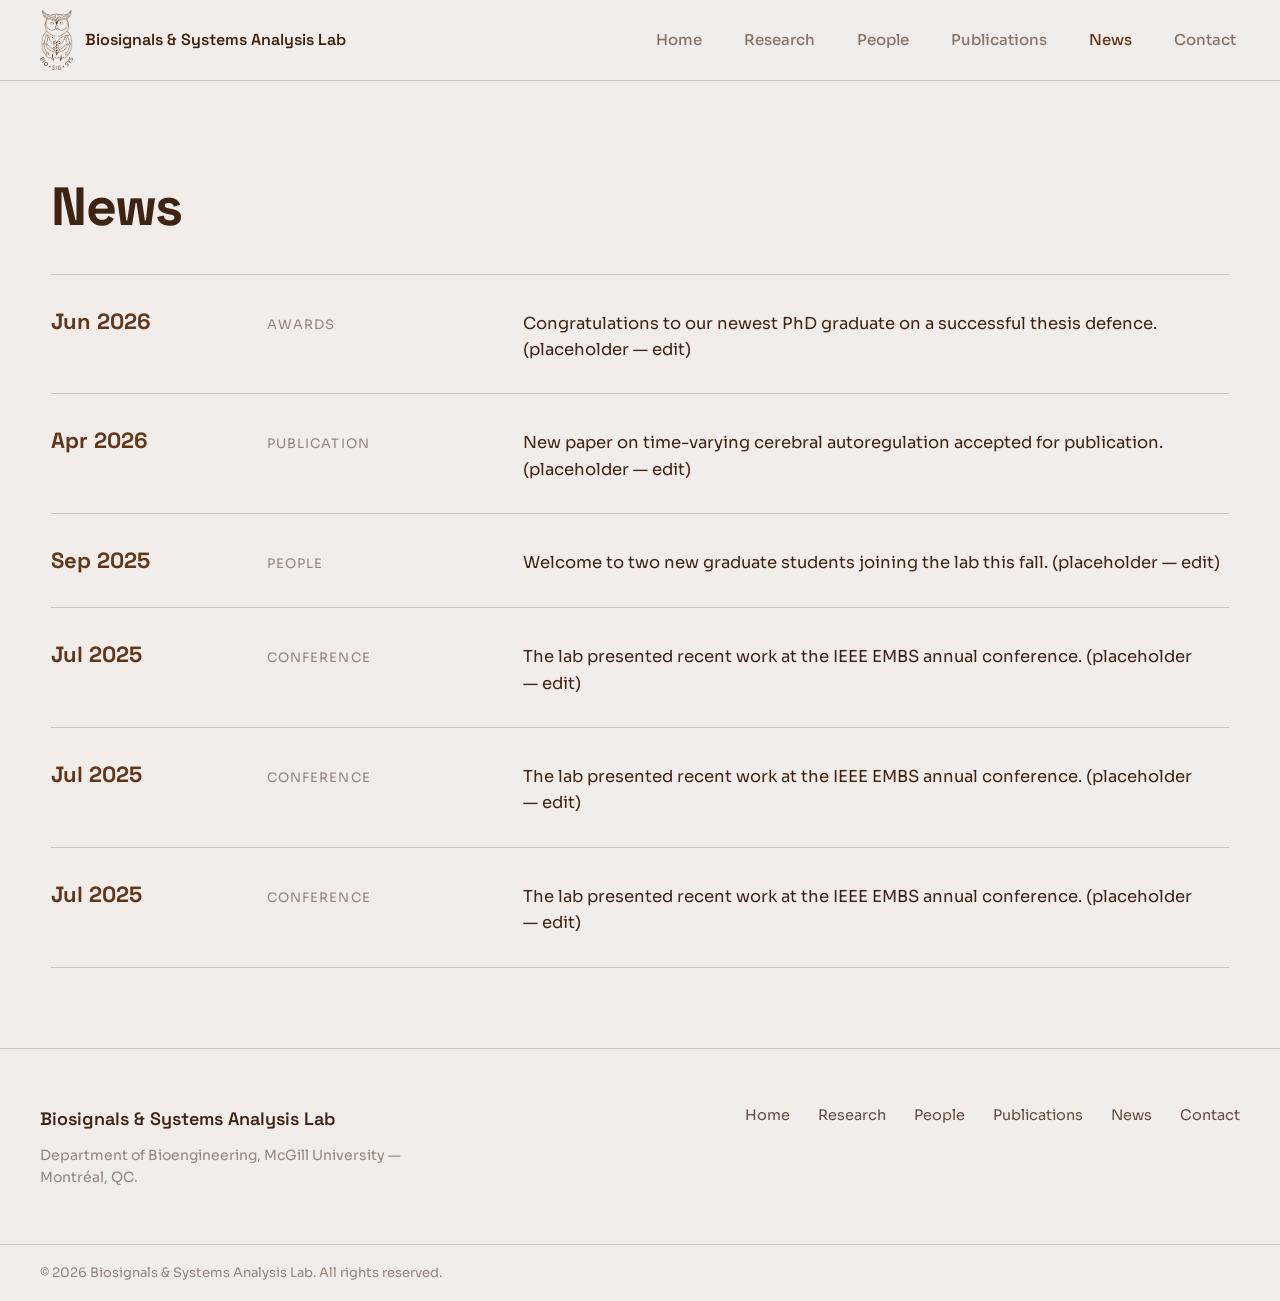
==== news.html @ b4ca7d0b "jsons created to make future editing easier, styles updated, and folder added for research subpages" ====
<!DOCTYPE html>
<html lang="en">
<head>
<meta charset="utf-8">
<meta name="viewport" content="width=device-width, initial-scale=1">
<title>News — Biosignals & Systems Analysis Lab</title>
<meta name="description" content="Latest news and milestones from the Biosignals & Systems Analysis Lab.">
<link rel="preconnect" href="https://fonts.googleapis.com">
<link rel="preconnect" href="https://fonts.gstatic.com" crossorigin>
<link href="https://fonts.googleapis.com/css2?family=Space+Grotesk:wght@400;500;600;700&family=Sora:wght@300;400;500;600&display=swap" rel="stylesheet">
<link rel="stylesheet" href="css/styles.css">
</head>
<body><header class="site-header">
  <div class="container header-inner">
    <a href="index.html" class="brand">
      <img src="images/owl-logo.png" alt="Biosignals & Systems Analysis Lab logo" class="brand-logo">
      <span class="brand-name">Biosignals &amp; Systems Analysis Lab</span>
    </a>
    <button class="nav-toggle" aria-label="Toggle navigation" aria-expanded="false"><span></span><span></span><span></span></button>
    <nav class="nav">
        <a href="index.html" class="nav-link">Home</a>
        <div class="nav-item">
          <a href="research.html" class="nav-link">Research</a>
          <div class="nav-dropdown">
            <div class="nav-dropdown-label">Current Projects</div>
            <a href="research/long-covid.html" class="nav-dropdown-link">Long COVID</a>
            <a href="research/dfc.html" class="nav-dropdown-link">Dynamic Functional Connectivity</a>
            <div class="nav-dropdown-label">Past Projects</div>
          </div>
        </div>
        <a href="people.html" class="nav-link">People</a>
        <a href="publications.html" class="nav-link">Publications</a>
        <a href="news.html" class="nav-link is-active" aria-current="page">News</a>
        <a href="contact.html" class="nav-link">Contact</a>
    </nav>
  </div>
</header>

<main class="section container">
  <h1 class="page-title mb-md">News</h1>
    <div class="row-list" id="news-list">
      <div class="rule"></div>
    </div>
</main>
<footer class="site-footer">
  <div class="container footer-inner">
    <div class="footer-about">
      <div class="footer-title">Biosignals &amp; Systems Analysis Lab</div>
      <p>Department of Bioengineering, McGill University — Montréal, QC.</p>
    </div>
    <nav class="footer-nav">
      <a href="index.html">Home</a><a href="research.html">Research</a><a href="people.html">People</a><a href="publications.html">Publications</a><a href="news.html">News</a><a href="contact.html">Contact</a>
    </nav>
  </div>
  <div class="footer-bar"><div class="container">© 2026 Biosignals &amp; Systems Analysis Lab. All rights reserved.</div></div>
</footer>
<script src="js/script.js"></script>
</body>
</html>
---- css/styles.css ----
/* ===== Biosignals & Systems Analysis Lab — central stylesheet ===== */
:root{
  --bg:#F2EDE9; --ink:#3D2415; --muted:rgba(61,36,21,.80); --faint:rgba(61,36,21,.52);
  --line:rgba(71,41,21,.20); --line-strong:rgba(71,41,21,.34);
  --purple:#60371B; --purple-ink:#F5EFE8; --blue:#7A4A1E;
  --head:'Space Grotesk',system-ui,sans-serif; --body:'Sora',system-ui,sans-serif;
  --spring:linear(0,0.14 4%,0.94 17%,1.12 24% 30%,1.02 43%,0.99 51%,1 77%,1);
  --maxw:100vw%;
  --gutter:clamp(40px,4vw,120px);
}

*{box-sizing:border-box;}
html{scroll-behavior:smooth;}
body{margin:0;background:var(--bg);color:var(--ink);font-family:var(--body);font-size:16px;line-height:1.5;-webkit-font-smoothing:antialiased;}
img{max-width:100%;display:block;}
p{text-wrap:pretty;}
a{color:var(--blue);text-decoration:none;transition:color .2s;}
a:hover{color:color-mix(in oklab,var(--blue),white 22%);}
h1,h2,h3{font-family:var(--head);letter-spacing:-0.01em;}
.container{max-width:var(--maxw);margin:0 auto;padding:0 40px;}
.section{padding:100px 40px 40px;}
.section.container{padding-left:var(--gutter);padding-right:var(--gutter);}
.faint-note{color:var(--faint);}
.kicker{font-family:var(--body);font-size:15px;color:var(--faint);margin-bottom:20px;}
.kicker.accent{color:var(--purple);}
.rule{border-top:1px solid var(--line);}

.site-header{position:sticky;top:0;z-index:60;background:color-mix(in oklab,var(--bg),transparent 8%);backdrop-filter:blur(10px);border-bottom:1px solid var(--line);}
.header-inner{height:80px;display:flex;align-items:center;justify-content:space-between;}
.brand{display:flex;align-items:center;gap:12px;color:var(--ink);}
.brand-logo{height:60px;width:auto;}
.brand-name{font-family:var(--head);font-weight:600;font-size:16px;}
.nav{display:flex;align-items:center;gap:34px;}
.nav-link{font-family:var(--body);font-size:15px;font-weight:500;color:rgba(61,36,21,.6);padding:8px 4px;transition:color .2s;}
.nav-link:hover{color:var(--ink);}
.nav-link.is-active{color:var(--purple);}
.nav-toggle{display:none;flex-direction:column;gap:5px;background:none;border:0;cursor:pointer;padding:8px;}
.nav-toggle span{width:24px;height:2px;background:var(--ink);display:block;}

.nav-item{position:relative;}
.nav-dropdown{position:absolute;top:100%;left:0;min-width:200px;background:var(--bg);border:1px solid var(--line);padding:8px;opacity:0;visibility:hidden;transform:translateY(-6px);transition:opacity .2s,transform .2s,visibility .2s;}
.nav-item:hover .nav-dropdown,.nav-item:focus-within .nav-dropdown{opacity:1;visibility:visible;transform:translateY(0);}
.nav-dropdown-link{display:block;padding:10px 12px;border-radius:8px;font-size:12px;font-weight:500;color:var(--ink);transition:background .2s;}
.nav-dropdown-link:hover{background:rgba(71,41,21,.06);}
.nav-dropdown-label{padding:10px 12px 4px;font-size:11px;font-weight:600;text-transform:uppercase;letter-spacing:.06em;color:var(--faint);}

.hero{text-align:center;padding:110px 32px 96px;max-width:100%;margin:0 auto;}
.hero-title{margin:0;font-weight:700;font-size:clamp(38px,4.5vw,60px);line-height:1.02;letter-spacing:-0.03em;text-wrap:balance;}
.hero-sub{margin:28px auto 0;font-size:18px;color:var(--muted);max-width:52ch;}

.image-strip{display:grid;grid-template-columns:repeat(3,1fr);gap:8px;padding:0 var(--gutter);}
.strip-cell{height:400px;}

.section-title{margin:0;font-weight:700;font-size:clamp(24px,2.6vw,32px);letter-spacing:-0.02em;}
.sub-h2{margin:40px 0 40px;font-size:26px;}
.page-title{margin:0;font-weight:700;font-size:clamp(36px,4.2vw,56px);line-height:.98;letter-spacing:-0.03em;}
.page-lede{margin:32px 0 40px;font-size:19px;line-height:1.65;color:var(--muted);max-width:60ch;}
.lede{margin:0;font-size:19px;line-height:1.7;color:var(--ink);}

.mb-lg{margin-bottom:80px;}
.mb-md{margin-bottom:40px;}
.mt-xl{margin-top:88px;}

.about-grid{display:grid;grid-template-columns:1fr 1fr;gap:64px;}
.about-copy{max-width:560px;}
.about-photo{position:relative;overflow:hidden;}
.about-photo img{position:absolute;inset:0;width:100%;height:100%;object-fit:cover;}

.pill{display:inline-block;padding:15px 34px;border-radius:999px;background:var(--purple);color:var(--purple-ink);font-family:var(--body);font-weight:600;font-size:15px;border:0;cursor:pointer;transition:transform .5s var(--spring),background .3s;}
.pill:hover{transform:translateY(-3px);background:color-mix(in oklab,var(--purple),white 12%);color:var(--purple-ink);}
.ghost{display:inline-block;padding:15px 32px;border-radius:999px;border:1px solid var(--line-strong);color:var(--ink);font-family:var(--body);font-weight:600;font-size:15px;transition:border-color .3s,background .3s;}
.ghost:hover{border-color:var(--ink);background:rgba(71,41,21,.05);}
.btn-row{display:flex;gap:14px;margin-top:28px;flex-wrap:wrap;}
.about-copy .pill{margin-top:32px;}

.row-list{display:flex;flex-direction:column;}
.row{display:grid;grid-template-columns:400px 1fr auto;gap:36px;align-items:baseline;padding:32px 0;border-top:1px solid var(--line);color:var(--ink);transition:background .3s,padding-left .35s var(--spring);}
.row:hover{background:rgba(71,41,21,.03);padding-left:12px;}
.row-title{margin:0;font-family:var(--head);font-weight:500;font-size:19px;letter-spacing:-0.01em;}
.row-desc{margin:0;font-size:15px;line-height:1.6;color:var(--muted);}
.row-arrow{color:var(--purple);font-size:20px;justify-self:end;transition:transform .35s var(--spring);padding-right:10px;}
.row:hover .row-arrow{transform:translateX(8px);}
.news-head{display:flex;align-items:flex-end;justify-content:space-between;gap:24px;flex-wrap:wrap;margin-bottom:40px;}
.news-row{display:grid;grid-template-columns:180px 220px 1fr;gap:36px;align-items:baseline;padding:30px 0;border-top:1px solid var(--line);}
.news-date{font-family:var(--head);font-weight:700;font-size:22px;color:var(--purple);}
.news-tag{font-size:13px;letter-spacing:.08em;text-transform:uppercase;color:var(--faint);}
.news-text{margin:0;font-size:16.5px;line-height:1.6;color:var(--ink);}

.project-grid{display:grid;grid-template-columns:repeat(2,1fr);gap:56px 44px;}
.project-fig{height:300px;margin-bottom:22px;}
.project-title{margin:0 0 10px;font-weight:600;font-size:21px;}
.project-desc{margin:0;font-size:15.5px;line-height:1.62;color:var(--muted);}

.feature-grid{display:grid;grid-template-columns:repeat(4,1fr);gap:24px;}
.feature-title{margin:0 0 10px;font-weight:600;font-size:18px;}
.feature-desc{margin:0;font-size:15px;line-height:1.6;color:var(--muted);}

.director{display:grid;grid-template-columns:340px 1fr;gap:56px;align-items:start;padding-bottom:64px;border-bottom:1px solid var(--line);}
.director-photo{width:340px;height:400px;}
.director-name{margin:0;font-weight:700;font-size:30px;letter-spacing:-0.02em;}
.director-role{font-size:16px;color:var(--muted);margin:10px 0 22px;}
.director-bio{margin:0;font-size:17px;line-height:1.72;color:var(--muted);max-width:640px;}
.member-list{display:flex;flex-direction:column;}
.member-row{display:grid;grid-template-columns:240px 1fr;gap:40px;align-items:center;padding:32px 0;border-top:1px solid var(--line);}
.member-photo{width:240px;height:240px;}
.member-name{margin:0;font-weight:600;font-size:22px;}
.member-role{font-size:14px;color:var(--purple);margin:7px 0 12px;}
.member-interest{margin:0;font-size:15.5px;line-height:1.62;color:var(--muted);max-width:640px;}
.alumni-list{display:flex;flex-direction:column;}
.alumni-row{display:grid;grid-template-columns:1fr auto;gap:20px;align-items:baseline;padding:18px 0;border-top:1px solid var(--line);font-size:17px;color:var(--ink);}

.pub-list{display:flex;flex-direction:column;}
.pub-row{display:grid;grid-template-columns:120px 1fr;gap:36px;align-items:baseline;padding:26px 0;border-top:1px solid var(--line);}
.pub-year{font-family:var(--head);font-weight:600;font-size:20px;color:var(--purple);}
.pub-cite{font-size:16px;line-height:1.62;color:var(--muted);max-width:88ch;}
.pub-title{color:var(--ink);font-weight:500;}
.pub-venue{font-style:italic;}

.contact-topline{border-top:2px solid var(--blue);}
.contact-hero{text-align:center;padding:88px 32px 72px;}
.contact-title{font-size:clamp(40px,5vw,66px);line-height:1;}
.contact-grid{display:grid;grid-template-columns:1fr 1fr;gap:64px;align-items:start;padding-top:0;}
.contact-h2{font-weight:600;font-size:27px;margin-bottom:24px;}
.contact-lede{margin:0 0 36px;max-width:46ch;font-size:17px;}
.contact-form{display:grid;gap:16px;max-width:460px;}
.form-two{display:grid;grid-template-columns:1fr 1fr;gap:16px;}
.field{width:100%;padding:15px 20px;border-radius:999px;border:1px solid var(--line-strong);background:transparent;color:var(--ink);font-family:var(--body);font-size:15px;outline:none;transition:border-color .25s;}
.field:focus{border-color:var(--purple);}
.field::placeholder{color:var(--faint);}
.field-area{border-radius:22px;min-height:130px;resize:vertical;}
.contact-form .pill{justify-self:start;}
.contact-fields{margin-top:48px;display:grid;gap:22px;}
.field-label{font-size:13px;color:var(--faint);margin-bottom:5px;}
.field-value{font-size:16px;line-height:1.55;color:var(--muted);}
.contact-photo{height:560px;}

.img-slot{position:relative;background:rgba(71,41,21,.06);border:1px solid var(--line);overflow:hidden;min-height:120px;}
.img-slot::after{content:attr(data-label);position:absolute;inset:0;display:flex;align-items:center;justify-content:center;font-family:var(--body);font-size:13px;color:var(--faint);text-align:center;padding:12px;}
.img-slot img{position:absolute;inset:0;width:100%;height:100%;object-fit:cover;}

.site-footer{border-top:1px solid var(--line);margin-top:40px;}
.footer-inner{padding:56px 40px;display:flex;justify-content:space-between;gap:40px;flex-wrap:wrap;max-width:var(--maxw);margin:0 auto;}
.footer-title{font-family:var(--head);font-weight:600;font-size:18px;margin-bottom:12px;}
.footer-about p{margin:0;font-size:14px;line-height:1.6;color:var(--faint);max-width:38ch;}
.footer-nav{display:flex;gap:28px;font-size:14.5px;flex-wrap:wrap;}
.footer-nav a{color:var(--muted);}
.footer-nav a:hover{color:var(--ink);}
.footer-bar{border-top:1px solid var(--line);}
.footer-bar .container{padding-top:18px;padding-bottom:18px;font-size:13px;color:var(--faint);}

@keyframes revealUp{from{opacity:0;transform:translateY(28px);}to{opacity:1;transform:none;}}
@media (prefers-reduced-motion:no-preference){@supports (animation-timeline:view()){
  .reveal{animation:revealUp linear both;animation-timeline:view();animation-range:entry 0% cover 16%;}
}}
@media (prefers-reduced-motion:reduce){*{animation:none!important;transition:none!important;}}

@media (max-width:900px){
  .about-grid,.project-grid,.contact-grid,.director,.member-row{grid-template-columns:1fr;}
  .feature-grid{grid-template-columns:repeat(2,1fr);}
  .director-photo,.member-photo{width:100%;height:340px;}
  .row{grid-template-columns:1fr 40px;}
  .row-desc{display:none;}
  .news-row{grid-template-columns:120px 1fr;}
  .news-tag{display:none;}
  .pub-row{grid-template-columns:70px 1fr;gap:20px;}
  .nav{position:absolute;top:80px;left:0;right:0;background:var(--bg);flex-direction:column;gap:0;padding:8px 40px 20px;display:none;border-bottom:1px solid var(--line);}
  .nav.open{display:flex;}
  .nav-link{padding:14px 0;border-bottom:1px solid var(--line);width:100%;}
  .nav-toggle{display:flex;}
  .nav-item{width:100%;}
  .nav-dropdown{position:static;opacity:1;visibility:visible;transform:none;border:0;padding:0 0 4px 16px;}
  .nav-dropdown-link{padding:10px 0;}
}
@media (max-width:560px){
  .image-strip{grid-template-columns:1fr;}
  .container,.section{padding-left:20px;padding-right:20px;}
  .form-two{grid-template-columns:1fr;}
  .feature-grid{grid-template-columns:1fr;}
}
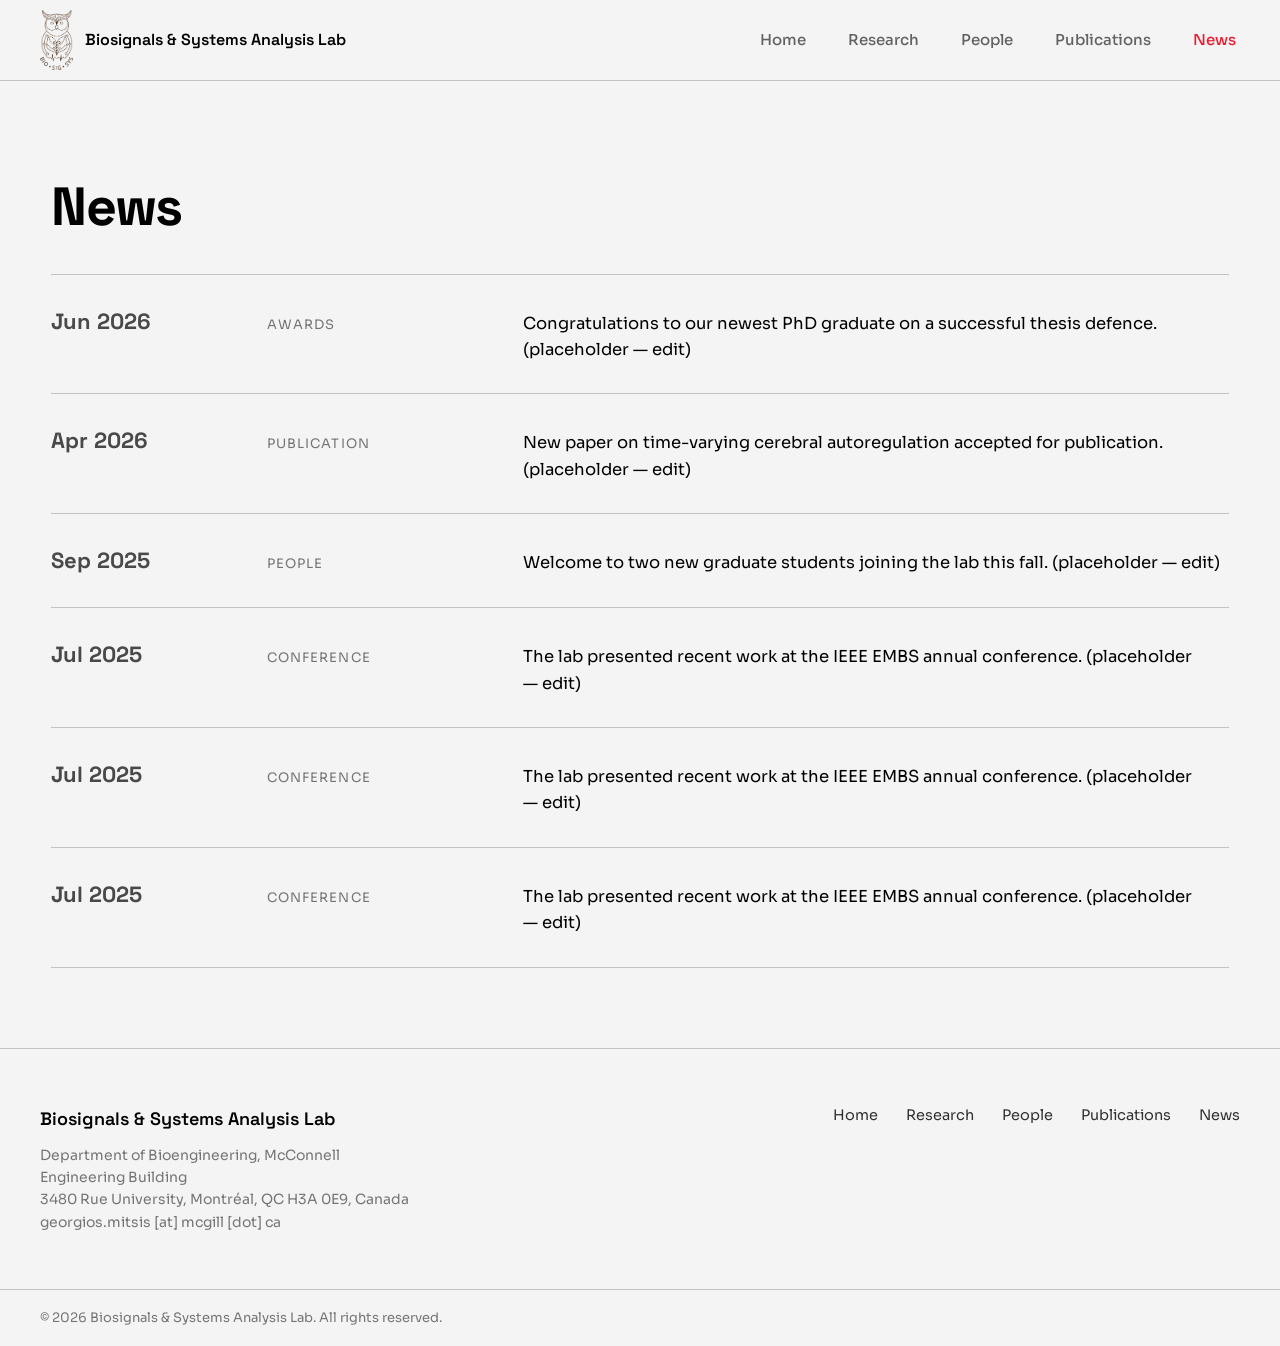
==== commit da345394: "update navigation, remove contact page as is redundant and unnecessary given we don't want a submit " ====
--- a/news.html
+++ b/news.html
@@ -9,6 +9,7 @@
 <link rel="preconnect" href="https://fonts.gstatic.com" crossorigin>
 <link href="https://fonts.googleapis.com/css2?family=Space+Grotesk:wght@400;500;600;700&family=Sora:wght@300;400;500;600&display=swap" rel="stylesheet">
 <link rel="stylesheet" href="css/styles.css">
+<link rel="icon" href="images/owl-logo.png" type="image/png">
 </head>
 <body><header class="site-header">
   <div class="container header-inner">
@@ -31,7 +32,6 @@
         <a href="people.html" class="nav-link">People</a>
         <a href="publications.html" class="nav-link">Publications</a>
         <a href="news.html" class="nav-link is-active" aria-current="page">News</a>
-        <a href="contact.html" class="nav-link">Contact</a>
     </nav>
   </div>
 </header>
@@ -46,10 +46,10 @@
   <div class="container footer-inner">
     <div class="footer-about">
       <div class="footer-title">Biosignals &amp; Systems Analysis Lab</div>
-      <p>Department of Bioengineering, McGill University — Montréal, QC.</p>
+      <p>Department of Bioengineering, McConnell Engineering Building<br>3480 Rue University, Montréal, QC H3A 0E9, Canada<br>georgios.mitsis [at] mcgill [dot] ca</p>
     </div>
     <nav class="footer-nav">
-      <a href="index.html">Home</a><a href="research.html">Research</a><a href="people.html">People</a><a href="publications.html">Publications</a><a href="news.html">News</a><a href="contact.html">Contact</a>
+      <a href="index.html">Home</a><a href="research.html">Research</a><a href="people.html">People</a><a href="publications.html">Publications</a><a href="news.html">News</a>
     </nav>
   </div>
   <div class="footer-bar"><div class="container">© 2026 Biosignals &amp; Systems Analysis Lab. All rights reserved.</div></div>
--- a/css/styles.css
+++ b/css/styles.css
@@ -1,179 +1,740 @@
-/* ===== Biosignals & Systems Analysis Lab — central stylesheet ===== */
+/* == Central stylesheet == */
+
+/* ---------- Variables ---------- */
 :root{
-  --bg:#F2EDE9; --ink:#3D2415; --muted:rgba(61,36,21,.80); --faint:rgba(61,36,21,.52);
-  --line:rgba(71,41,21,.20); --line-strong:rgba(71,41,21,.34);
-  --purple:#60371B; --purple-ink:#F5EFE8; --blue:#7A4A1E;
-  --head:'Space Grotesk',system-ui,sans-serif; --body:'Sora',system-ui,sans-serif;
-  --spring:linear(0,0.14 4%,0.94 17%,1.12 24% 30%,1.02 43%,0.99 51%,1 77%,1);
-  --maxw:100vw%;
-  --gutter:clamp(40px,4vw,120px);
-}
-
-*{box-sizing:border-box;}
-html{scroll-behavior:smooth;}
-body{margin:0;background:var(--bg);color:var(--ink);font-family:var(--body);font-size:16px;line-height:1.5;-webkit-font-smoothing:antialiased;}
-img{max-width:100%;display:block;}
-p{text-wrap:pretty;}
-a{color:var(--blue);text-decoration:none;transition:color .2s;}
-a:hover{color:color-mix(in oklab,var(--blue),white 22%);}
-h1,h2,h3{font-family:var(--head);letter-spacing:-0.01em;}
-.container{max-width:var(--maxw);margin:0 auto;padding:0 40px;}
-.section{padding:100px 40px 40px;}
-.section.container{padding-left:var(--gutter);padding-right:var(--gutter);}
-.faint-note{color:var(--faint);}
-.kicker{font-family:var(--body);font-size:15px;color:var(--faint);margin-bottom:20px;}
-.kicker.accent{color:var(--purple);}
-.rule{border-top:1px solid var(--line);}
-
-.site-header{position:sticky;top:0;z-index:60;background:color-mix(in oklab,var(--bg),transparent 8%);backdrop-filter:blur(10px);border-bottom:1px solid var(--line);}
-.header-inner{height:80px;display:flex;align-items:center;justify-content:space-between;}
-.brand{display:flex;align-items:center;gap:12px;color:var(--ink);}
-.brand-logo{height:60px;width:auto;}
-.brand-name{font-family:var(--head);font-weight:600;font-size:16px;}
-.nav{display:flex;align-items:center;gap:34px;}
-.nav-link{font-family:var(--body);font-size:15px;font-weight:500;color:rgba(61,36,21,.6);padding:8px 4px;transition:color .2s;}
-.nav-link:hover{color:var(--ink);}
-.nav-link.is-active{color:var(--purple);}
-.nav-toggle{display:none;flex-direction:column;gap:5px;background:none;border:0;cursor:pointer;padding:8px;}
-.nav-toggle span{width:24px;height:2px;background:var(--ink);display:block;}
-
-.nav-item{position:relative;}
-.nav-dropdown{position:absolute;top:100%;left:0;min-width:200px;background:var(--bg);border:1px solid var(--line);padding:8px;opacity:0;visibility:hidden;transform:translateY(-6px);transition:opacity .2s,transform .2s,visibility .2s;}
-.nav-item:hover .nav-dropdown,.nav-item:focus-within .nav-dropdown{opacity:1;visibility:visible;transform:translateY(0);}
-.nav-dropdown-link{display:block;padding:10px 12px;border-radius:8px;font-size:12px;font-weight:500;color:var(--ink);transition:background .2s;}
-.nav-dropdown-link:hover{background:rgba(71,41,21,.06);}
-.nav-dropdown-label{padding:10px 12px 4px;font-size:11px;font-weight:600;text-transform:uppercase;letter-spacing:.06em;color:var(--faint);}
-
-.hero{text-align:center;padding:110px 32px 96px;max-width:100%;margin:0 auto;}
-.hero-title{margin:0;font-weight:700;font-size:clamp(38px,4.5vw,60px);line-height:1.02;letter-spacing:-0.03em;text-wrap:balance;}
-.hero-sub{margin:28px auto 0;font-size:18px;color:var(--muted);max-width:52ch;}
-
-.image-strip{display:grid;grid-template-columns:repeat(3,1fr);gap:8px;padding:0 var(--gutter);}
-.strip-cell{height:400px;}
-
-.section-title{margin:0;font-weight:700;font-size:clamp(24px,2.6vw,32px);letter-spacing:-0.02em;}
-.sub-h2{margin:40px 0 40px;font-size:26px;}
-.page-title{margin:0;font-weight:700;font-size:clamp(36px,4.2vw,56px);line-height:.98;letter-spacing:-0.03em;}
-.page-lede{margin:32px 0 40px;font-size:19px;line-height:1.65;color:var(--muted);max-width:60ch;}
-.lede{margin:0;font-size:19px;line-height:1.7;color:var(--ink);}
-
-.mb-lg{margin-bottom:80px;}
-.mb-md{margin-bottom:40px;}
-.mt-xl{margin-top:88px;}
-
-.about-grid{display:grid;grid-template-columns:1fr 1fr;gap:64px;}
-.about-copy{max-width:560px;}
-.about-photo{position:relative;overflow:hidden;}
-.about-photo img{position:absolute;inset:0;width:100%;height:100%;object-fit:cover;}
-
-.pill{display:inline-block;padding:15px 34px;border-radius:999px;background:var(--purple);color:var(--purple-ink);font-family:var(--body);font-weight:600;font-size:15px;border:0;cursor:pointer;transition:transform .5s var(--spring),background .3s;}
-.pill:hover{transform:translateY(-3px);background:color-mix(in oklab,var(--purple),white 12%);color:var(--purple-ink);}
-.ghost{display:inline-block;padding:15px 32px;border-radius:999px;border:1px solid var(--line-strong);color:var(--ink);font-family:var(--body);font-weight:600;font-size:15px;transition:border-color .3s,background .3s;}
-.ghost:hover{border-color:var(--ink);background:rgba(71,41,21,.05);}
-.btn-row{display:flex;gap:14px;margin-top:28px;flex-wrap:wrap;}
-.about-copy .pill{margin-top:32px;}
-
-.row-list{display:flex;flex-direction:column;}
-.row{display:grid;grid-template-columns:400px 1fr auto;gap:36px;align-items:baseline;padding:32px 0;border-top:1px solid var(--line);color:var(--ink);transition:background .3s,padding-left .35s var(--spring);}
-.row:hover{background:rgba(71,41,21,.03);padding-left:12px;}
-.row-title{margin:0;font-family:var(--head);font-weight:500;font-size:19px;letter-spacing:-0.01em;}
-.row-desc{margin:0;font-size:15px;line-height:1.6;color:var(--muted);}
-.row-arrow{color:var(--purple);font-size:20px;justify-self:end;transition:transform .35s var(--spring);padding-right:10px;}
-.row:hover .row-arrow{transform:translateX(8px);}
-.news-head{display:flex;align-items:flex-end;justify-content:space-between;gap:24px;flex-wrap:wrap;margin-bottom:40px;}
-.news-row{display:grid;grid-template-columns:180px 220px 1fr;gap:36px;align-items:baseline;padding:30px 0;border-top:1px solid var(--line);}
-.news-date{font-family:var(--head);font-weight:700;font-size:22px;color:var(--purple);}
-.news-tag{font-size:13px;letter-spacing:.08em;text-transform:uppercase;color:var(--faint);}
-.news-text{margin:0;font-size:16.5px;line-height:1.6;color:var(--ink);}
-
-.project-grid{display:grid;grid-template-columns:repeat(2,1fr);gap:56px 44px;}
-.project-fig{height:300px;margin-bottom:22px;}
-.project-title{margin:0 0 10px;font-weight:600;font-size:21px;}
-.project-desc{margin:0;font-size:15.5px;line-height:1.62;color:var(--muted);}
-
-.feature-grid{display:grid;grid-template-columns:repeat(4,1fr);gap:24px;}
-.feature-title{margin:0 0 10px;font-weight:600;font-size:18px;}
-.feature-desc{margin:0;font-size:15px;line-height:1.6;color:var(--muted);}
-
-.director{display:grid;grid-template-columns:340px 1fr;gap:56px;align-items:start;padding-bottom:64px;border-bottom:1px solid var(--line);}
-.director-photo{width:340px;height:400px;}
-.director-name{margin:0;font-weight:700;font-size:30px;letter-spacing:-0.02em;}
-.director-role{font-size:16px;color:var(--muted);margin:10px 0 22px;}
-.director-bio{margin:0;font-size:17px;line-height:1.72;color:var(--muted);max-width:640px;}
-.member-list{display:flex;flex-direction:column;}
-.member-row{display:grid;grid-template-columns:240px 1fr;gap:40px;align-items:center;padding:32px 0;border-top:1px solid var(--line);}
-.member-photo{width:240px;height:240px;}
-.member-name{margin:0;font-weight:600;font-size:22px;}
-.member-role{font-size:14px;color:var(--purple);margin:7px 0 12px;}
-.member-interest{margin:0;font-size:15.5px;line-height:1.62;color:var(--muted);max-width:640px;}
-.alumni-list{display:flex;flex-direction:column;}
-.alumni-row{display:grid;grid-template-columns:1fr auto;gap:20px;align-items:baseline;padding:18px 0;border-top:1px solid var(--line);font-size:17px;color:var(--ink);}
-
-.pub-list{display:flex;flex-direction:column;}
-.pub-row{display:grid;grid-template-columns:120px 1fr;gap:36px;align-items:baseline;padding:26px 0;border-top:1px solid var(--line);}
-.pub-year{font-family:var(--head);font-weight:600;font-size:20px;color:var(--purple);}
-.pub-cite{font-size:16px;line-height:1.62;color:var(--muted);max-width:88ch;}
-.pub-title{color:var(--ink);font-weight:500;}
-.pub-venue{font-style:italic;}
-
-.contact-topline{border-top:2px solid var(--blue);}
-.contact-hero{text-align:center;padding:88px 32px 72px;}
-.contact-title{font-size:clamp(40px,5vw,66px);line-height:1;}
-.contact-grid{display:grid;grid-template-columns:1fr 1fr;gap:64px;align-items:start;padding-top:0;}
-.contact-h2{font-weight:600;font-size:27px;margin-bottom:24px;}
-.contact-lede{margin:0 0 36px;max-width:46ch;font-size:17px;}
-.contact-form{display:grid;gap:16px;max-width:460px;}
-.form-two{display:grid;grid-template-columns:1fr 1fr;gap:16px;}
-.field{width:100%;padding:15px 20px;border-radius:999px;border:1px solid var(--line-strong);background:transparent;color:var(--ink);font-family:var(--body);font-size:15px;outline:none;transition:border-color .25s;}
-.field:focus{border-color:var(--purple);}
-.field::placeholder{color:var(--faint);}
-.field-area{border-radius:22px;min-height:130px;resize:vertical;}
-.contact-form .pill{justify-self:start;}
-.contact-fields{margin-top:48px;display:grid;gap:22px;}
-.field-label{font-size:13px;color:var(--faint);margin-bottom:5px;}
-.field-value{font-size:16px;line-height:1.55;color:var(--muted);}
-.contact-photo{height:560px;}
-
-.img-slot{position:relative;background:rgba(71,41,21,.06);border:1px solid var(--line);overflow:hidden;min-height:120px;}
-.img-slot::after{content:attr(data-label);position:absolute;inset:0;display:flex;align-items:center;justify-content:center;font-family:var(--body);font-size:13px;color:var(--faint);text-align:center;padding:12px;}
-.img-slot img{position:absolute;inset:0;width:100%;height:100%;object-fit:cover;}
-
-.site-footer{border-top:1px solid var(--line);margin-top:40px;}
-.footer-inner{padding:56px 40px;display:flex;justify-content:space-between;gap:40px;flex-wrap:wrap;max-width:var(--maxw);margin:0 auto;}
-.footer-title{font-family:var(--head);font-weight:600;font-size:18px;margin-bottom:12px;}
-.footer-about p{margin:0;font-size:14px;line-height:1.6;color:var(--faint);max-width:38ch;}
-.footer-nav{display:flex;gap:28px;font-size:14.5px;flex-wrap:wrap;}
-.footer-nav a{color:var(--muted);}
-.footer-nav a:hover{color:var(--ink);}
-.footer-bar{border-top:1px solid var(--line);}
-.footer-bar .container{padding-top:18px;padding-bottom:18px;font-size:13px;color:var(--faint);}
-
-@keyframes revealUp{from{opacity:0;transform:translateY(28px);}to{opacity:1;transform:none;}}
-@media (prefers-reduced-motion:no-preference){@supports (animation-timeline:view()){
-  .reveal{animation:revealUp linear both;animation-timeline:view();animation-range:entry 0% cover 16%;}
-}}
-@media (prefers-reduced-motion:reduce){*{animation:none!important;transition:none!important;}}
-
-@media (max-width:900px){
-  .about-grid,.project-grid,.contact-grid,.director,.member-row{grid-template-columns:1fr;}
-  .feature-grid{grid-template-columns:repeat(2,1fr);}
-  .director-photo,.member-photo{width:100%;height:340px;}
-  .row{grid-template-columns:1fr 40px;}
-  .row-desc{display:none;}
-  .news-row{grid-template-columns:120px 1fr;}
-  .news-tag{display:none;}
-  .pub-row{grid-template-columns:70px 1fr;gap:20px;}
-  .nav{position:absolute;top:80px;left:0;right:0;background:var(--bg);flex-direction:column;gap:0;padding:8px 40px 20px;display:none;border-bottom:1px solid var(--line);}
-  .nav.open{display:flex;}
-  .nav-link{padding:14px 0;border-bottom:1px solid var(--line);width:100%;}
-  .nav-toggle{display:flex;}
-  .nav-item{width:100%;}
-  .nav-dropdown{position:static;opacity:1;visibility:visible;transform:none;border:0;padding:0 0 4px 16px;}
-  .nav-dropdown-link{padding:10px 0;}
-}
-@media (max-width:560px){
-  .image-strip{grid-template-columns:1fr;}
-  .container,.section{padding-left:20px;padding-right:20px;}
-  .form-two{grid-template-columns:1fr;}
-  .feature-grid{grid-template-columns:1fr;}
-}+  --bg: #F4F4F4;
+  --ink: #000000;
+  --muted: color-mix(in oklab, var(--ink), transparent 20%);
+  --faint: color-mix(in oklab, var(--ink), transparent 48%);
+  --line: color-mix(in oklab, var(--ink), transparent 80%);
+  --line-strong: color-mix(in oklab, var(--ink), transparent 66%);
+  --accent: #ED1B2F;
+  --accent-ink: #F5EFE8;
+  --link: color-mix(in oklab, var(--accent), transparent 20%);
+  --swatch: #0EA5A5; /* unused placeholder */
+  --head: 'Space Grotesk', system-ui, sans-serif;
+  --body: 'Sora', system-ui, sans-serif;
+  --spring: linear(0, 0.14 4%, 0.94 17%, 1.12 24% 30%, 1.02 43%, 0.99 51%, 1 77%, 1);
+  --maxw: 100vw;
+  --gutter: clamp(40px, 4vw, 120px);
+}
+
+/* ---------- Reset / base ---------- */
+*{
+  box-sizing: border-box;
+}
+html{
+  scroll-behavior: smooth;
+}
+body{
+  margin: 0;
+  background: var(--bg);
+  color: var(--ink);
+  font-family: var(--body);
+  font-size: 16px;
+  line-height: 1.5;
+  -webkit-font-smoothing: antialiased;
+}
+img{
+  max-width: 100%;
+  display: block;
+}
+p{
+  text-wrap: pretty;
+}
+a{
+  color: var(--link);
+  text-decoration: none;
+  transition: color .2s;
+}
+a:hover{
+  color: color-mix(in oklab, var(--link), white 22%);
+}
+h1, h2, h3{
+  font-family: var(--head);
+  letter-spacing: -0.01em;
+}
+
+/* ---------- Layout containers ---------- */
+.container{
+  max-width: var(--maxw);
+  margin: 0 auto;
+  padding: 0 40px;
+}
+.section{
+  padding: 100px 40px 40px;
+}
+.section.container{
+  padding-left: var(--gutter);
+  padding-right: var(--gutter);
+}
+.faint-note{
+  color: var(--faint);
+}
+.kicker{
+  font-family: var(--body);
+  font-size: 15px;
+  color: var(--faint);
+  margin-bottom: 20px;
+}
+.kicker.accent{
+  color: var(--accent);
+}
+.rule{
+  border-top: 1px solid var(--line);
+}
+
+/* ---------- Header & nav ---------- */
+.site-header{
+  position: sticky;
+  top: 0;
+  z-index: 60;
+  background: color-mix(in oklab, var(--bg), transparent 8%);
+  backdrop-filter: blur(10px);
+  border-bottom: 1px solid var(--line);
+}
+.header-inner{
+  height: 80px;
+  display: flex;
+  align-items: center;
+  justify-content: space-between;
+}
+.brand{
+  display: flex;
+  align-items: center;
+  gap: 12px;
+  color: var(--ink);
+}
+.brand-logo{
+  height: 60px;
+  width: auto;
+}
+.brand-name{
+  font-family: var(--head);
+  font-weight: 600;
+  font-size: 16px;
+}
+.nav{
+  display: flex;
+  align-items: center;
+  gap: 34px;
+}
+.nav-link{
+  font-family: var(--body);
+  font-size: 15px;
+  font-weight: 500;
+  color: color-mix(in oklab, var(--ink), transparent 40%);
+  padding: 8px 4px;
+  transition: color .2s;
+}
+.nav-link:hover{
+  color: var(--ink);
+}
+.nav-link.is-active{
+  color: var(--accent);
+}
+.nav-toggle{
+  display: none;
+  flex-direction: column;
+  gap: 5px;
+  background: none;
+  border: 0;
+  cursor: pointer;
+  padding: 8px;
+}
+.nav-toggle span{
+  width: 24px;
+  height: 2px;
+  background: var(--ink);
+  display: block;
+}
+
+/* ---------- Nav dropdown (Research submenu) ---------- */
+.nav-item{
+  position: relative;
+}
+.nav-dropdown{
+  position: absolute;
+  top: 100%;
+  left: 0;
+  min-width: 200px;
+  background: var(--bg);
+  border: 1px solid var(--line);
+  padding: 8px;
+  opacity: 0;
+  visibility: hidden;
+  transform: translateY(-6px);
+  transition: opacity .2s, transform .2s, visibility .2s;
+}
+.nav-item:hover .nav-dropdown,
+.nav-item:focus-within .nav-dropdown{
+  opacity: 1;
+  visibility: visible;
+  transform: translateY(0);
+}
+.nav-dropdown-link{
+  display: block;
+  padding: 10px 12px;
+  border-radius: 8px;
+  font-size: 12px;
+  font-weight: 500;
+  color: var(--ink);
+  transition: background .2s;
+}
+.nav-dropdown-link:hover{
+  background: color-mix(in oklab, var(--ink), transparent 94%);
+}
+.nav-dropdown-label{
+  padding: 10px 12px 4px;
+  font-size: 11px;
+  font-weight: 600;
+  text-transform: uppercase;
+  letter-spacing: .06em;
+  color: var(--faint);
+}
+
+/* ---------- Hero & image strip ---------- */
+.hero{
+  text-align: center;
+  padding: 110px 32px 96px;
+  max-width: 100%;
+  margin: 0 auto;
+}
+.hero-title{
+  margin: 0;
+  font-weight: 700;
+  font-size: clamp(38px, 4.5vw, 60px);
+  line-height: 1.02;
+  letter-spacing: -0.03em;
+  text-wrap: balance;
+}
+.hero-sub{
+  margin: 28px auto 0;
+  font-size: 18px;
+  color: var(--muted);
+  max-width: 52ch;
+}
+.image-strip{
+  display: grid;
+  grid-template-columns: repeat(3, 1fr);
+  gap: 8px;
+  padding: 0 var(--gutter);
+}
+.strip-cell{
+  height: 400px;
+}
+
+/* ---------- Headings, ledes, spacing utilities ---------- */
+.section-title{
+  margin: 0;
+  font-weight: 700;
+  font-size: clamp(24px, 2.6vw, 32px);
+  letter-spacing: -0.02em;
+}
+.sub-h2{
+  margin: 40px 0 40px;
+  font-size: 26px;
+}
+.page-title{
+  margin: 0;
+  font-weight: 700;
+  font-size: clamp(36px, 4.2vw, 56px);
+  line-height: .98;
+  letter-spacing: -0.03em;
+}
+.page-lede{
+  margin: 32px 0 40px;
+  font-size: 19px;
+  line-height: 1.65;
+  color: var(--muted);
+  max-width: 60ch;
+}
+.lede{
+  margin: 0;
+  font-size: 19px;
+  line-height: 1.7;
+  color: var(--ink);
+}
+
+/* ---------- Spacing utilities ---------- */
+.mb-lg{
+  margin-bottom: 80px;
+}
+.mb-md{
+  margin-bottom: 40px;
+}
+.mt-xl{
+  margin-top: 88px;
+}
+
+/* ---------- About the Lab ---------- */
+.about-grid{
+  display: grid;
+  grid-template-columns: 1fr 1fr;
+  gap: 64px;
+}
+.about-copy{
+  max-width: 560px;
+}
+.about-photo{
+  position: relative;
+  overflow: hidden;
+}
+.about-photo img{
+  position: absolute;
+  inset: 0;
+  width: 100%;
+  height: 100%;
+  object-fit: cover;
+}
+
+/* ---------- Buttons ---------- */
+.pill{
+  display: inline-block;
+  padding: 15px 34px;
+  border-radius: 999px;
+  background: var(--accent);
+  color: var(--accent-ink);
+  font-family: var(--body);
+  font-weight: 600;
+  font-size: 15px;
+  border: 0;
+  cursor: pointer;
+  transition: transform .5s var(--spring), background .3s;
+}
+.pill:hover{
+  transform: translateY(-3px);
+  background: color-mix(in oklab, var(--accent), white 12%);
+  color: var(--accent-ink);
+}
+.ghost{
+  display: inline-block;
+  padding: 15px 32px;
+  border-radius: 999px;
+  border: 1px solid var(--line-strong);
+  color: var(--ink);
+  font-family: var(--body);
+  font-weight: 600;
+  font-size: 15px;
+  transition: border-color .3s, background .3s;
+}
+.ghost:hover{
+  border-color: var(--ink);
+  background: color-mix(in oklab, var(--ink), transparent 95%);
+}
+.btn-row{
+  display: flex;
+  gap: 14px;
+  margin-top: 28px;
+  flex-wrap: wrap;
+}
+.about-copy .pill{
+  margin-top: 32px;
+}
+
+/* ---------- Row lists (Current Research / Lab News) ---------- */
+.row-list{
+  display: flex;
+  flex-direction: column;
+}
+.row{
+  display: grid;
+  grid-template-columns: 400px 1fr auto;
+  gap: 36px;
+  align-items: baseline;
+  padding: 32px 0;
+  border-top: 1px solid var(--line);
+  color: var(--ink);
+  transition: background .3s, padding-left .35s var(--spring);
+}
+.row:hover{
+  background: color-mix(in oklab, var(--ink), transparent 97%);
+  padding-left: 12px;
+  color: var(--ink);
+}
+.row-title{
+  margin: 0;
+  font-family: var(--head);
+  font-weight: 500;
+  font-size: 19px;
+  letter-spacing: -0.01em;
+}
+.row-desc{
+  margin: 0;
+  font-size: 15px;
+  line-height: 1.6;
+  color: var(--muted);
+}
+.row-arrow{
+  color: var(--accent);
+  font-size: 20px;
+  justify-self: end;
+  transition: transform .35s var(--spring);
+  padding-right: 10px;
+}
+.row:hover .row-arrow{
+  transform: translateX(8px);
+}
+.news-head{
+  display: flex;
+  align-items: flex-end;
+  justify-content: space-between;
+  gap: 24px;
+  flex-wrap: wrap;
+  margin-bottom: 40px;
+}
+.news-row{
+  display: grid;
+  grid-template-columns: 180px 220px 1fr;
+  gap: 36px;
+  align-items: baseline;
+  padding: 30px 0;
+  border-top: 1px solid var(--line);
+}
+.news-date{
+  font-family: var(--head);
+  font-weight: 700;
+  font-size: 22px;
+  color: color-mix(in oklab, var(--ink), transparent 30%);
+}
+.news-tag{
+  font-size: 13px;
+  letter-spacing: .08em;
+  text-transform: uppercase;
+  color: var(--faint);
+}
+.news-text{
+  margin: 0;
+  font-size: 16.5px;
+  line-height: 1.6;
+  color: var(--ink);
+}
+
+/* ---------- Project & feature grids ---------- */
+.project-grid{
+  display: grid;
+  grid-template-columns: repeat(2, 1fr);
+  gap: 56px 44px;
+}
+.project-fig{
+  height: 300px;
+  margin-bottom: 22px;
+}
+.project-title{
+  margin: 0 0 10px;
+  font-weight: 600;
+  font-size: 21px;
+}
+.project-desc{
+  margin: 0;
+  font-size: 15.5px;
+  line-height: 1.62;
+  color: var(--muted);
+}
+
+.feature-grid{
+  display: grid;
+  grid-template-columns: repeat(4, 1fr);
+  gap: 24px;
+}
+.feature-title{
+  margin: 0 0 10px;
+  font-weight: 600;
+  font-size: 18px;
+}
+.feature-desc{
+  margin: 0;
+  font-size: 15px;
+  line-height: 1.6;
+  color: var(--muted);
+}
+
+/* ---------- People page ---------- */
+.director{
+  display: grid;
+  grid-template-columns: 340px 1fr;
+  gap: 56px;
+  align-items: start;
+  padding-bottom: 64px;
+  border-bottom: 1px solid var(--line);
+}
+.director-photo{
+  width: 340px;
+  height: 400px;
+}
+.director-name{
+  margin: 0;
+  font-weight: 700;
+  font-size: 30px;
+  letter-spacing: -0.02em;
+}
+.director-role{
+  font-size: 16px;
+  color: var(--muted);
+  margin: 10px 0 22px;
+}
+.director-bio{
+  margin: 0;
+  font-size: 17px;
+  line-height: 1.72;
+  color: var(--muted);
+  max-width: 640px;
+}
+.member-list{
+  display: flex;
+  flex-direction: column;
+}
+.member-row{
+  display: grid;
+  grid-template-columns: 240px 1fr;
+  gap: 40px;
+  align-items: center;
+  padding: 32px 0;
+  border-top: 1px solid var(--line);
+}
+.member-photo{
+  width: 240px;
+  height: 240px;
+}
+.member-name{
+  margin: 0;
+  font-weight: 600;
+  font-size: 22px;
+}
+.member-role{
+  font-size: 14px;
+  color: var(--accent);
+  margin: 7px 0 12px;
+}
+.member-interest{
+  margin: 0;
+  font-size: 15.5px;
+  line-height: 1.62;
+  color: var(--muted);
+  max-width: 640px;
+}
+.alumni-list{
+  display: flex;
+  flex-direction: column;
+}
+.alumni-row{
+  display: grid;
+  grid-template-columns: 1fr auto;
+  gap: 20px;
+  align-items: baseline;
+  padding: 18px 0;
+  border-top: 1px solid var(--line);
+  font-size: 17px;
+  color: var(--ink);
+}
+
+/* ---------- Publications page ---------- */
+.pub-list{
+  display: flex;
+  flex-direction: column;
+}
+.pub-row{
+  display: grid;
+  grid-template-columns: 120px 1fr;
+  gap: 36px;
+  align-items: baseline;
+  padding: 26px 0;
+  border-top: 1px solid var(--line);
+}
+.pub-year{
+  font-family: var(--head);
+  font-weight: 600;
+  font-size: 20px;
+  color: var(--accent);
+}
+.pub-cite{
+  font-size: 16px;
+  line-height: 1.62;
+  color: var(--muted);
+  max-width: 88ch;
+}
+.pub-title{
+  color: var(--ink);
+  font-weight: 500;
+}
+.pub-venue{
+  font-style: italic;
+}
+
+/* ---------- Placeholder image slot ---------- */
+.img-slot{
+  position: relative;
+  background: color-mix(in oklab, var(--ink), transparent 94%);
+  border: 1px solid var(--line);
+  overflow: hidden;
+  min-height: 120px;
+}
+.img-slot::after{
+  content: attr(data-label);
+  position: absolute;
+  inset: 0;
+  display: flex;
+  align-items: center;
+  justify-content: center;
+  font-family: var(--body);
+  font-size: 13px;
+  color: var(--faint);
+  text-align: center;
+  padding: 12px;
+}
+.img-slot img{
+  position: absolute;
+  inset: 0;
+  width: 100%;
+  height: 100%;
+  object-fit: cover;
+}
+
+/* ---------- Footer ---------- */
+.site-footer{
+  border-top: 1px solid var(--line);
+  margin-top: 40px;
+}
+.footer-inner{
+  padding: 56px 40px;
+  display: flex;
+  justify-content: space-between;
+  gap: 40px;
+  flex-wrap: wrap;
+  max-width: var(--maxw);
+  margin: 0 auto;
+}
+.footer-title{
+  font-family: var(--head);
+  font-weight: 600;
+  font-size: 18px;
+  margin-bottom: 12px;
+}
+.footer-about p{
+  margin: 0;
+  font-size: 14px;
+  line-height: 1.6;
+  color: var(--faint);
+  max-width: 38ch;
+}
+.footer-nav{
+  display: flex;
+  gap: 28px;
+  font-size: 14.5px;
+  flex-wrap: wrap;
+}
+.footer-nav a{
+  color: var(--muted);
+}
+.footer-nav a:hover{
+  color: var(--ink);
+}
+.footer-bar{
+  border-top: 1px solid var(--line);
+}
+.footer-bar .container{
+  padding-top: 18px;
+  padding-bottom: 18px;
+  font-size: 13px;
+  color: var(--faint);
+}
+
+/* ---------- Scroll-reveal animation ---------- */
+@keyframes revealUp{
+  from{ opacity: 0; transform: translateY(28px); }
+  to{ opacity: 1; transform: none; }
+}
+@media (prefers-reduced-motion: no-preference){
+  @supports (animation-timeline: view()){
+    .reveal{
+      animation: revealUp linear both;
+      animation-timeline: view();
+      animation-range: entry 0% cover 16%;
+    }
+  }
+}
+@media (prefers-reduced-motion: reduce){
+  *{
+    animation: none !important;
+    transition: none !important;
+  }
+}
+
+/* ---------- Responsive ---------- */
+@media (max-width: 900px){
+  .about-grid, .project-grid, .director, .member-row{
+    grid-template-columns: 1fr;
+  }
+  .feature-grid{
+    grid-template-columns: repeat(2, 1fr);
+  }
+  .director-photo, .member-photo{
+    width: 100%;
+    height: 340px;
+  }
+  .row{
+    grid-template-columns: 1fr 40px;
+  }
+  .row-desc{
+    display: none;
+  }
+  .news-row{
+    grid-template-columns: 120px 1fr;
+  }
+  .news-tag{
+    display: none;
+  }
+  .pub-row{
+    grid-template-columns: 70px 1fr;
+    gap: 20px;
+  }
+  .nav{
+    position: absolute;
+    top: 80px;
+    left: 0;
+    right: 0;
+    background: var(--bg);
+    flex-direction: column;
+    gap: 0;
+    padding: 8px 40px 20px;
+    display: none;
+    border-bottom: 1px solid var(--line);
+  }
+  .nav.open{
+    display: flex;
+  }
+  .nav-link{
+    padding: 14px 0;
+    border-bottom: 1px solid var(--line);
+    width: 100%;
+  }
+  .nav-toggle{
+    display: flex;
+  }
+  .nav-item{
+    width: 100%;
+  }
+  .nav-dropdown{
+    position: static;
+    opacity: 1;
+    visibility: visible;
+    transform: none;
+    border: 0;
+    padding: 0 0 4px 16px;
+  }
+  .nav-dropdown-link{
+    padding: 10px 0;
+  }
+}
+@media (max-width: 560px){
+  .image-strip{
+    grid-template-columns: 1fr;
+  }
+  .container, .section{
+    padding-left: 20px;
+    padding-right: 20px;
+  }
+  .feature-grid{
+    grid-template-columns: 1fr;
+  }
+}
